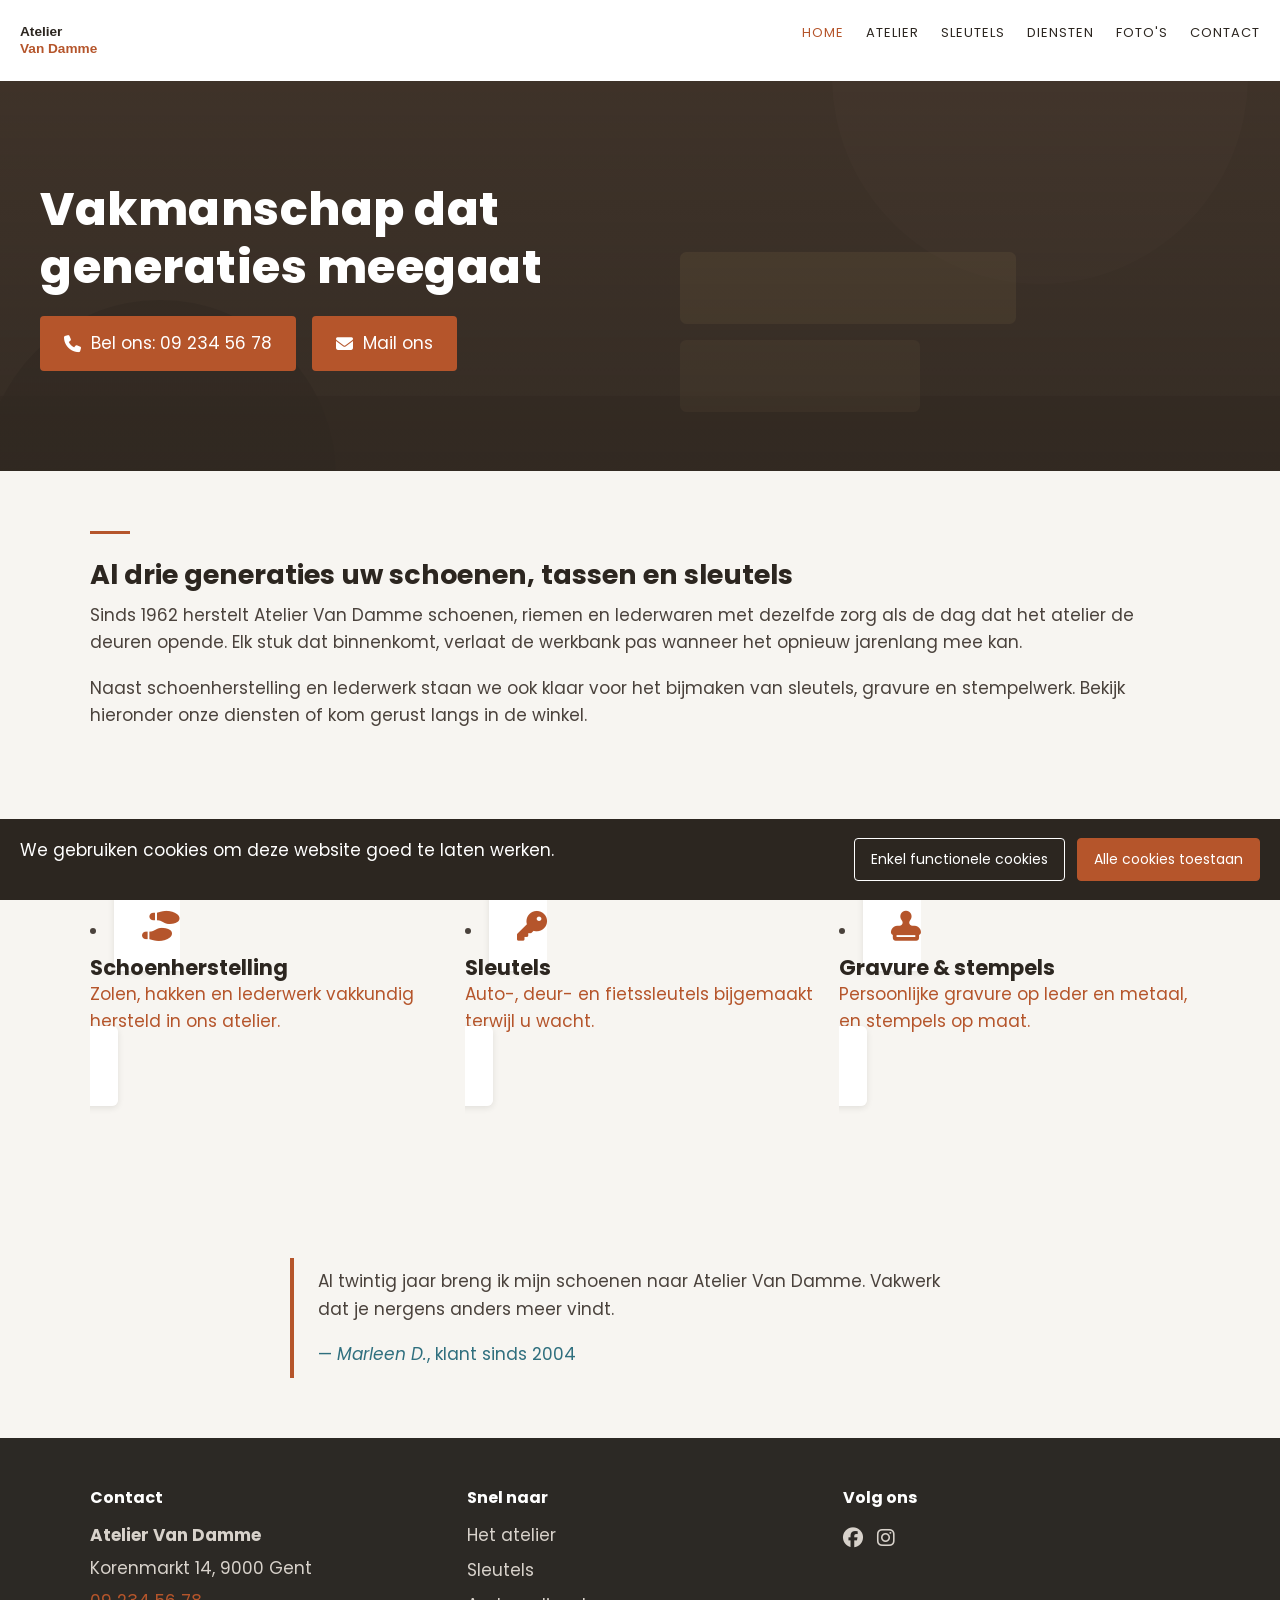
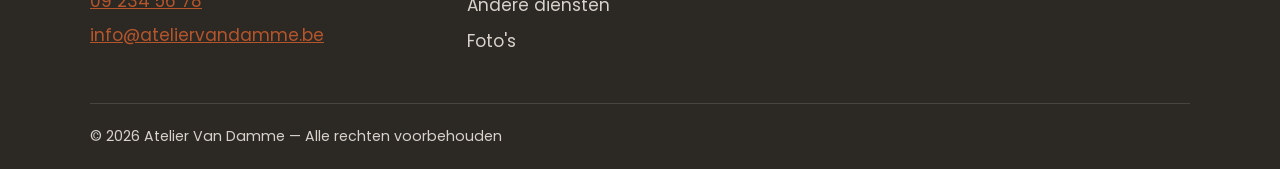
==== index.html @ 1b6013a0 "Oefensite Atelier Van Damme voor devtools-toets" ====
<!DOCTYPE html>
<html lang="nl">
<head>
   <meta charset="utf-8">
   <meta name="viewport" content="width=device-width, initial-scale=1.0">
   <title>Home — Atelier Van Damme</title>
   <link rel="stylesheet" href="https://fonts.googleapis.com/css2?family=Poppins:wght@400;600;700;800&display=swap">
   <link rel="stylesheet" href="https://cdnjs.cloudflare.com/ajax/libs/font-awesome/6.5.1/css/all.min.css">
   <link rel="stylesheet" href="styles.css">
</head>
<body id="page-home">
   <!-- header -->
   <header class="site-header" id="top">
      <a class="site-header__logo" href="index.html" aria-label="Naar de homepage">
         <img class="site-header__logo-img" src="img/logo.svg" alt="">
      </a>
      <nav>
         <span class="main-menu__toggle fa-solid fa-bars"></span>
         <ul class="main-menu">
            <li><a class="main-menu__link" href="index.html">Home</a></li>
            <li><a class="main-menu__link" href="atelier.html">Atelier</a></li>
            <li><a class="main-menu__link" href="sleutels.html">Sleutels</a></li>
            <li><a class="main-menu__link" href="diensten.html">Diensten</a></li>
            <li><a class="main-menu__link" href="fotos.html">Foto's</a></li>
            <li><a class="main-menu__link" href="contact.html">Contact</a></li>
         </ul>
      </nav>
   </header>

   <!-- banner -->
   <div class="banner">
      <h1 class="banner__title">Vakmanschap dat generaties meegaat</h1>
      <div class="banner__actions">
         <a class="button" href="tel:+3292345678"><span class="fa-solid fa-phone"></span> Bel ons: 09 234 56 78</a>
         <a class="button" href="mailto:info@ateliervandamme.be"><span class="fa-solid fa-envelope"></span> Mail ons</a>
      </div>
   </div>

   <!-- main content -->
   <main>
      <section class="section wrapper">
         <div class="section__divider"></div>
         <h2 class="section__title">Al drie generaties uw schoenen, tassen en sleutels</h2>
         <p>Sinds 1962 herstelt Atelier Van Damme schoenen, riemen en lederwaren met dezelfde zorg als de dag dat het atelier de deuren opende. Elk stuk dat binnenkomt, verlaat de werkbank pas wanneer het opnieuw jarenlang mee kan.</p>
         <p>Naast schoenherstelling en lederwerk staan we ook klaar voor het bijmaken van sleutels, gravure en stempelwerk. Bekijk hieronder onze diensten of kom gerust langs in de winkel.</p>
      </section>

      <section class="section wrapper">
         <h2 class="section__title">Onze diensten</h2>
         <ul class="services">
            <li>
               <a class="service-card" href="atelier.html">
                  <span class="service-card__icon fa-solid fa-shoe-prints"></span>
                  <h3>Schoenherstelling</h3>
                  <p>Zolen, hakken en lederwerk vakkundig hersteld in ons atelier.</p>
               </a>
            </li>
            <li>
               <a class="service-card" href="sleutels.html">
                  <span class="service-card__icon fa-solid fa-key"></span>
                  <h3>Sleutels</h3>
                  <p>Auto-, deur- en fietssleutels bijgemaakt terwijl u wacht.</p>
               </a>
            </li>
            <li>
               <a class="service-card" href="diensten.html">
                  <span class="service-card__icon fa-solid fa-stamp"></span>
                  <h3>Gravure &amp; stempels</h3>
                  <p>Persoonlijke gravure op leder en metaal, en stempels op maat.</p>
               </a>
            </li>
         </ul>
      </section>

      <section class="section wrapper">
         <blockquote class="testimonial">
            <p>Al twintig jaar breng ik mijn schoenen naar Atelier Van Damme. Vakwerk dat je nergens anders meer vindt.</p>
            <footer>— <cite>Marleen D.</cite>, klant sinds 2004</footer>
         </blockquote>
      </section>
   </main>

   <!-- footer -->
   <footer class="site-footer">
      <div class="site-footer__grid">
         <div>
            <h4 class="site-footer__title">Contact</h4>
            <address>
               <p><strong>Atelier Van Damme</strong></p>
               <p>Korenmarkt 14, 9000 Gent</p>
               <p><a href="tel:+3292345678">09 234 56 78</a></p>
               <p><a href="mailto:info@ateliervandamme.be">info@ateliervandamme.be</a></p>
            </address>
         </div>
         <div>
            <h4 class="site-footer__title">Snel naar</h4>
            <ul class="site-footer__links">
               <li><a href="atelier.html">Het atelier</a></li>
               <li><a href="sleutels.html">Sleutels</a></li>
               <li><a href="diensten.html">Andere diensten</a></li>
               <li><a href="fotos.html">Foto's</a></li>
            </ul>
         </div>
         <div>
            <h4 class="site-footer__title">Volg ons</h4>
            <ul class="site-footer__social">
               <li><a href="https://www.facebook.com" aria-label="Volg ons op Facebook"><span class="fa-brands fa-facebook"></span></a></li>
               <li><a href="https://www.instagram.com" aria-label="Volg ons op Instagram"><span class="fa-brands fa-instagram"></span></a></li>
            </ul>
         </div>
      </div>
      <div class="site-footer__bottom">
         <small>&copy; 2026 Atelier Van Damme — Alle rechten voorbehouden</small>
      </div>
   </footer>
   <a class="back-to-top" href="#top" aria-label="Terug naar boven"><span class="fa-solid fa-arrow-up"></span></a>
   <script src="js/site.js"></script>
</body>
</html>
---- styles.css ----
@import url(css/themes/default.css);
@import url(css/general.css);
@import url(css/header.css);
@import url(css/nav.css);
@import url(css/banner.css);
@import url(css/buttons.css);
@import url(css/footer.css);
@import url(css/forms.css);
@import url(css/gallery.css);
@import url(css/cookiebanner.css);
@import url(css/pages/index.css);
@import url(css/pages/atelier.css);
@import url(css/pages/sleutels.css);
@import url(css/pages/diensten.css);
@import url(css/pages/fotos.css);
@import url(css/pages/contact.css);
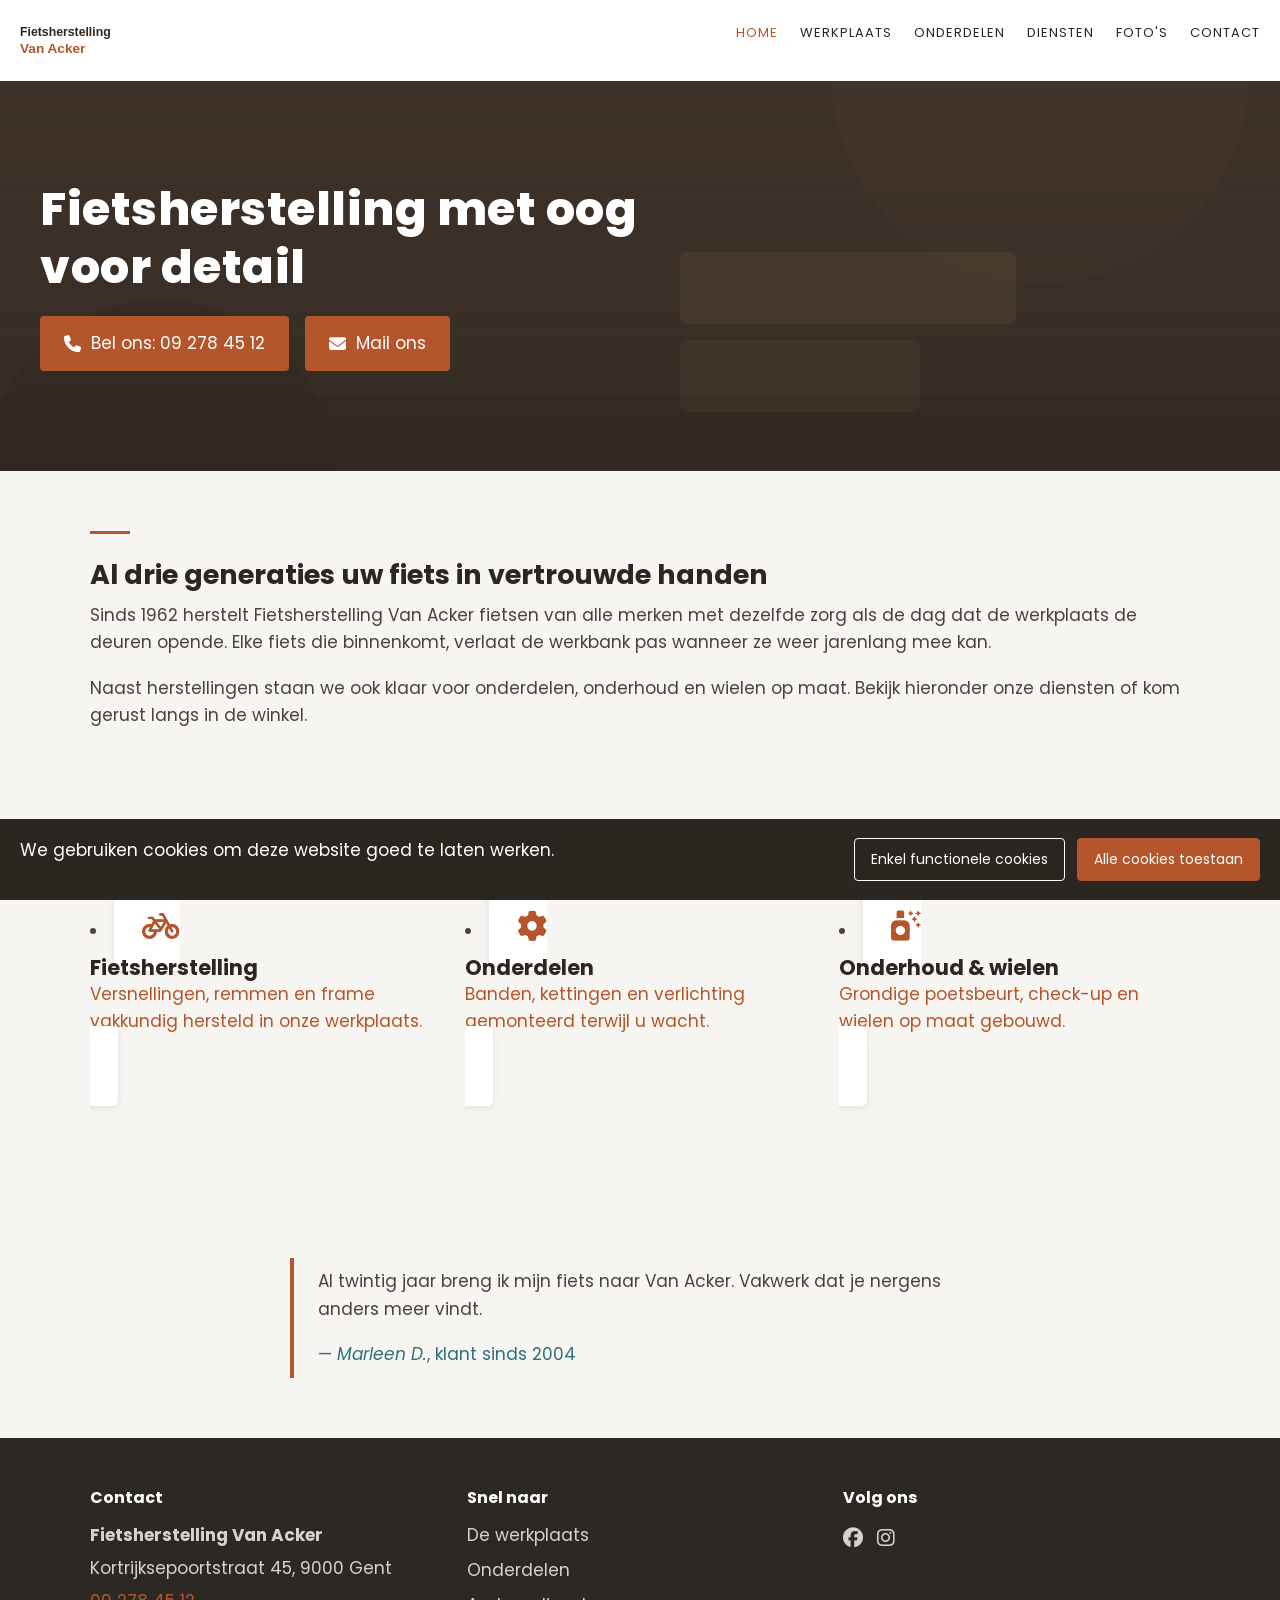
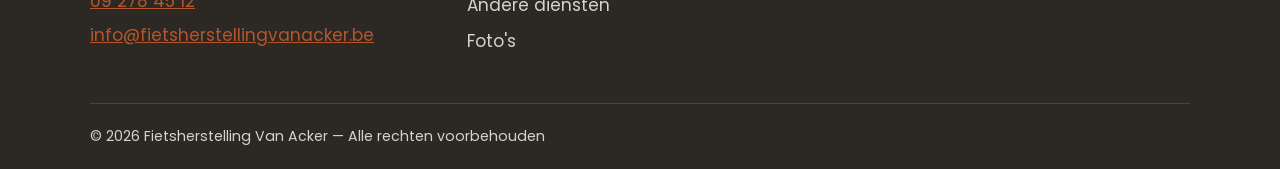
==== commit 789d01c2: "Herbranding naar Fietsherstelling Van Acker" ====
--- a/index.html
+++ b/index.html
@@ -3,7 +3,7 @@
 <head>
    <meta charset="utf-8">
    <meta name="viewport" content="width=device-width, initial-scale=1.0">
-   <title>Home — Atelier Van Damme</title>
+   <title>Home — Fietsherstelling Van Acker</title>
    <link rel="stylesheet" href="https://fonts.googleapis.com/css2?family=Poppins:wght@400;600;700;800&display=swap">
    <link rel="stylesheet" href="https://cdnjs.cloudflare.com/ajax/libs/font-awesome/6.5.1/css/all.min.css">
    <link rel="stylesheet" href="styles.css">
@@ -18,8 +18,8 @@
          <span class="main-menu__toggle fa-solid fa-bars"></span>
          <ul class="main-menu">
             <li><a class="main-menu__link" href="index.html">Home</a></li>
-            <li><a class="main-menu__link" href="atelier.html">Atelier</a></li>
-            <li><a class="main-menu__link" href="sleutels.html">Sleutels</a></li>
+            <li><a class="main-menu__link" href="atelier.html">Werkplaats</a></li>
+            <li><a class="main-menu__link" href="onderdelen.html">Onderdelen</a></li>
             <li><a class="main-menu__link" href="diensten.html">Diensten</a></li>
             <li><a class="main-menu__link" href="fotos.html">Foto's</a></li>
             <li><a class="main-menu__link" href="contact.html">Contact</a></li>
@@ -29,10 +29,10 @@
 
    <!-- banner -->
    <div class="banner">
-      <h1 class="banner__title">Vakmanschap dat generaties meegaat</h1>
+      <h1 class="banner__title">Fietsherstelling met oog voor detail</h1>
       <div class="banner__actions">
-         <a class="button" href="tel:+3292345678"><span class="fa-solid fa-phone"></span> Bel ons: 09 234 56 78</a>
-         <a class="button" href="mailto:info@ateliervandamme.be"><span class="fa-solid fa-envelope"></span> Mail ons</a>
+         <a class="button" href="tel:+3292784512"><span class="fa-solid fa-phone"></span> Bel ons: 09 278 45 12</a>
+         <a class="button" href="mailto:info@fietsherstellingvanacker.be"><span class="fa-solid fa-envelope"></span> Mail ons</a>
       </div>
    </div>
 
@@ -40,9 +40,9 @@
    <main>
       <section class="section wrapper">
          <div class="section__divider"></div>
-         <h2 class="section__title">Al drie generaties uw schoenen, tassen en sleutels</h2>
-         <p>Sinds 1962 herstelt Atelier Van Damme schoenen, riemen en lederwaren met dezelfde zorg als de dag dat het atelier de deuren opende. Elk stuk dat binnenkomt, verlaat de werkbank pas wanneer het opnieuw jarenlang mee kan.</p>
-         <p>Naast schoenherstelling en lederwerk staan we ook klaar voor het bijmaken van sleutels, gravure en stempelwerk. Bekijk hieronder onze diensten of kom gerust langs in de winkel.</p>
+         <h2 class="section__title">Al drie generaties uw fiets in vertrouwde handen</h2>
+         <p>Sinds 1962 herstelt Fietsherstelling Van Acker fietsen van alle merken met dezelfde zorg als de dag dat de werkplaats de deuren opende. Elke fiets die binnenkomt, verlaat de werkbank pas wanneer ze weer jarenlang mee kan.</p>
+         <p>Naast herstellingen staan we ook klaar voor onderdelen, onderhoud en wielen op maat. Bekijk hieronder onze diensten of kom gerust langs in de winkel.</p>
       </section>
 
       <section class="section wrapper">
@@ -50,23 +50,23 @@
          <ul class="services">
             <li>
                <a class="service-card" href="atelier.html">
-                  <span class="service-card__icon fa-solid fa-shoe-prints"></span>
-                  <h3>Schoenherstelling</h3>
-                  <p>Zolen, hakken en lederwerk vakkundig hersteld in ons atelier.</p>
+                  <span class="service-card__icon fa-solid fa-bicycle"></span>
+                  <h3>Fietsherstelling</h3>
+                  <p>Versnellingen, remmen en frame vakkundig hersteld in onze werkplaats.</p>
                </a>
             </li>
             <li>
-               <a class="service-card" href="sleutels.html">
-                  <span class="service-card__icon fa-solid fa-key"></span>
-                  <h3>Sleutels</h3>
-                  <p>Auto-, deur- en fietssleutels bijgemaakt terwijl u wacht.</p>
+               <a class="service-card" href="onderdelen.html">
+                  <span class="service-card__icon fa-solid fa-gear"></span>
+                  <h3>Onderdelen</h3>
+                  <p>Banden, kettingen en verlichting gemonteerd terwijl u wacht.</p>
                </a>
             </li>
             <li>
                <a class="service-card" href="diensten.html">
-                  <span class="service-card__icon fa-solid fa-stamp"></span>
-                  <h3>Gravure &amp; stempels</h3>
-                  <p>Persoonlijke gravure op leder en metaal, en stempels op maat.</p>
+                  <span class="service-card__icon fa-solid fa-spray-can-sparkles"></span>
+                  <h3>Onderhoud &amp; wielen</h3>
+                  <p>Grondige poetsbeurt, check-up en wielen op maat gebouwd.</p>
                </a>
             </li>
          </ul>
@@ -74,7 +74,7 @@
 
       <section class="section wrapper">
          <blockquote class="testimonial">
-            <p>Al twintig jaar breng ik mijn schoenen naar Atelier Van Damme. Vakwerk dat je nergens anders meer vindt.</p>
+            <p>Al twintig jaar breng ik mijn fiets naar Van Acker. Vakwerk dat je nergens anders meer vindt.</p>
             <footer>— <cite>Marleen D.</cite>, klant sinds 2004</footer>
          </blockquote>
       </section>
@@ -86,17 +86,17 @@
          <div>
             <h4 class="site-footer__title">Contact</h4>
             <address>
-               <p><strong>Atelier Van Damme</strong></p>
-               <p>Korenmarkt 14, 9000 Gent</p>
-               <p><a href="tel:+3292345678">09 234 56 78</a></p>
-               <p><a href="mailto:info@ateliervandamme.be">info@ateliervandamme.be</a></p>
+               <p><strong>Fietsherstelling Van Acker</strong></p>
+               <p>Kortrijksepoortstraat 45, 9000 Gent</p>
+               <p><a href="tel:+3292784512">09 278 45 12</a></p>
+               <p><a href="mailto:info@fietsherstellingvanacker.be">info@fietsherstellingvanacker.be</a></p>
             </address>
          </div>
          <div>
             <h4 class="site-footer__title">Snel naar</h4>
             <ul class="site-footer__links">
-               <li><a href="atelier.html">Het atelier</a></li>
-               <li><a href="sleutels.html">Sleutels</a></li>
+               <li><a href="atelier.html">De werkplaats</a></li>
+               <li><a href="onderdelen.html">Onderdelen</a></li>
                <li><a href="diensten.html">Andere diensten</a></li>
                <li><a href="fotos.html">Foto's</a></li>
             </ul>
@@ -110,7 +110,7 @@
          </div>
       </div>
       <div class="site-footer__bottom">
-         <small>&copy; 2026 Atelier Van Damme — Alle rechten voorbehouden</small>
+         <small>&copy; 2026 Fietsherstelling Van Acker — Alle rechten voorbehouden</small>
       </div>
    </footer>
    <a class="back-to-top" href="#top" aria-label="Terug naar boven"><span class="fa-solid fa-arrow-up"></span></a>
--- a/styles.css
+++ b/styles.css
@@ -10,7 +10,7 @@
 @import url(css/cookiebanner.css);
 @import url(css/pages/index.css);
 @import url(css/pages/atelier.css);
-@import url(css/pages/sleutels.css);
+@import url(css/pages/onderdelen.css);
 @import url(css/pages/diensten.css);
 @import url(css/pages/fotos.css);
 @import url(css/pages/contact.css);
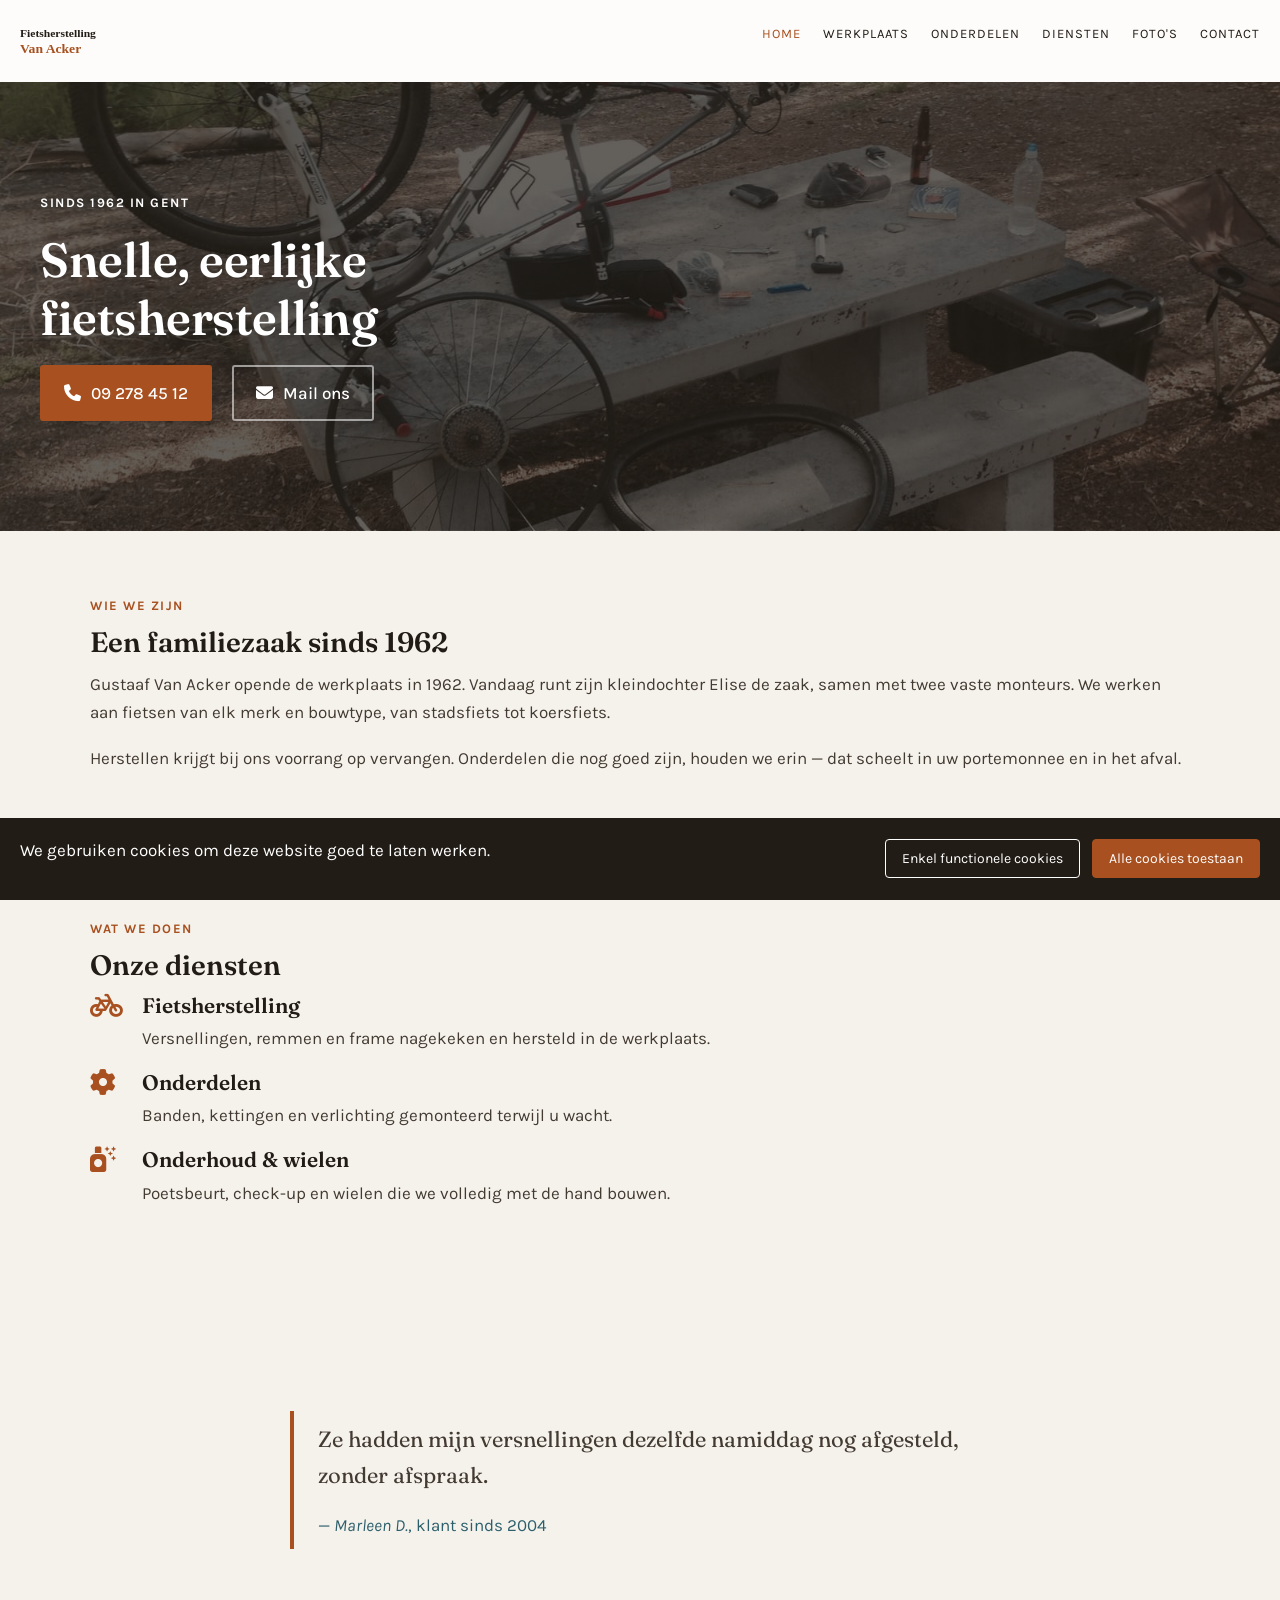
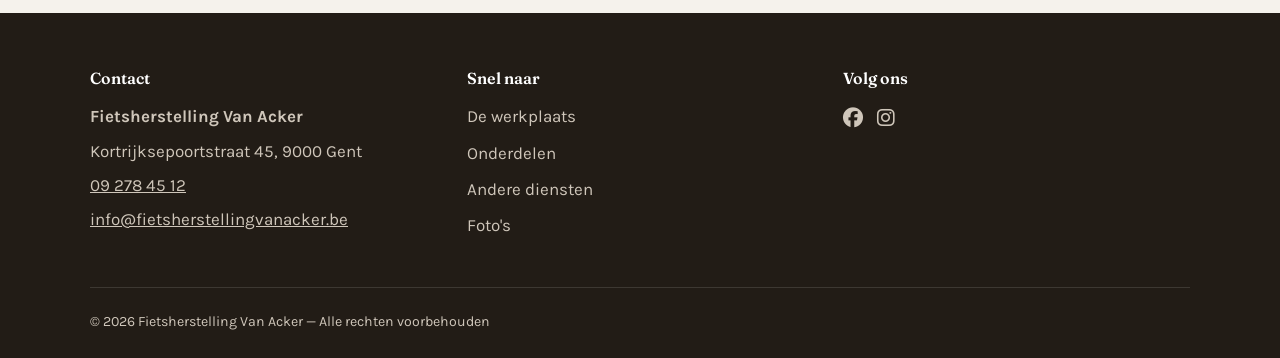
==== commit 5bc43533: "Professionelere herwerking: typografie, layout diensten, contrastfixes" ====
--- a/index.html
+++ b/index.html
@@ -4,7 +4,7 @@
    <meta charset="utf-8">
    <meta name="viewport" content="width=device-width, initial-scale=1.0">
    <title>Home — Fietsherstelling Van Acker</title>
-   <link rel="stylesheet" href="https://fonts.googleapis.com/css2?family=Poppins:wght@400;600;700;800&display=swap">
+   <link rel="stylesheet" href="https://fonts.googleapis.com/css2?family=Fraunces:wght@500;600;700&family=Karla:wght@400;500;700&display=swap">
    <link rel="stylesheet" href="https://cdnjs.cloudflare.com/ajax/libs/font-awesome/6.5.1/css/all.min.css">
    <link rel="stylesheet" href="styles.css">
 </head>
@@ -29,44 +29,52 @@
 
    <!-- banner -->
    <div class="banner">
-      <h1 class="banner__title">Fietsherstelling met oog voor detail</h1>
+      <span class="banner__eyebrow">Sinds 1962 in Gent</span>
+      <h1 class="banner__title">Snelle, eerlijke fietsherstelling</h1>
       <div class="banner__actions">
-         <a class="button" href="tel:+3292784512"><span class="fa-solid fa-phone"></span> Bel ons: 09 278 45 12</a>
-         <a class="button" href="mailto:info@fietsherstellingvanacker.be"><span class="fa-solid fa-envelope"></span> Mail ons</a>
+         <a class="button" href="tel:+3292784512"><span class="fa-solid fa-phone"></span> 09 278 45 12</a>
+         <a class="button button--secondary" href="mailto:info@fietsherstellingvanacker.be"><span class="fa-solid fa-envelope"></span> Mail ons</a>
       </div>
    </div>
 
    <!-- main content -->
    <main>
       <section class="section wrapper">
-         <div class="section__divider"></div>
-         <h2 class="section__title">Al drie generaties uw fiets in vertrouwde handen</h2>
-         <p>Sinds 1962 herstelt Fietsherstelling Van Acker fietsen van alle merken met dezelfde zorg als de dag dat de werkplaats de deuren opende. Elke fiets die binnenkomt, verlaat de werkbank pas wanneer ze weer jarenlang mee kan.</p>
-         <p>Naast herstellingen staan we ook klaar voor onderdelen, onderhoud en wielen op maat. Bekijk hieronder onze diensten of kom gerust langs in de winkel.</p>
+         <span class="section__eyebrow">Wie we zijn</span>
+         <h2 class="section__title">Een familiezaak sinds 1962</h2>
+         <p>Gustaaf Van Acker opende de werkplaats in 1962. Vandaag runt zijn kleindochter Elise de zaak, samen met twee vaste monteurs. We werken aan fietsen van elk merk en bouwtype, van stadsfiets tot koersfiets.</p>
+         <p>Herstellen krijgt bij ons voorrang op vervangen. Onderdelen die nog goed zijn, houden we erin — dat scheelt in uw portemonnee en in het afval.</p>
       </section>
 
       <section class="section wrapper">
+         <span class="section__eyebrow">Wat we doen</span>
          <h2 class="section__title">Onze diensten</h2>
          <ul class="services">
             <li>
-               <a class="service-card" href="atelier.html">
-                  <span class="service-card__icon fa-solid fa-bicycle"></span>
-                  <h3>Fietsherstelling</h3>
-                  <p>Versnellingen, remmen en frame vakkundig hersteld in onze werkplaats.</p>
+               <a class="service-item" href="atelier.html">
+                  <span class="service-item__icon fa-solid fa-bicycle"></span>
+                  <div>
+                     <h3 class="service-item__title">Fietsherstelling</h3>
+                     <p>Versnellingen, remmen en frame nagekeken en hersteld in de werkplaats.</p>
+                  </div>
                </a>
             </li>
             <li>
-               <a class="service-card" href="onderdelen.html">
-                  <span class="service-card__icon fa-solid fa-gear"></span>
-                  <h3>Onderdelen</h3>
-                  <p>Banden, kettingen en verlichting gemonteerd terwijl u wacht.</p>
+               <a class="service-item" href="onderdelen.html">
+                  <span class="service-item__icon fa-solid fa-gear"></span>
+                  <div>
+                     <h3 class="service-item__title">Onderdelen</h3>
+                     <p>Banden, kettingen en verlichting gemonteerd terwijl u wacht.</p>
+                  </div>
                </a>
             </li>
             <li>
-               <a class="service-card" href="diensten.html">
-                  <span class="service-card__icon fa-solid fa-spray-can-sparkles"></span>
-                  <h3>Onderhoud &amp; wielen</h3>
-                  <p>Grondige poetsbeurt, check-up en wielen op maat gebouwd.</p>
+               <a class="service-item" href="diensten.html">
+                  <span class="service-item__icon fa-solid fa-spray-can-sparkles"></span>
+                  <div>
+                     <h3 class="service-item__title">Onderhoud &amp; wielen</h3>
+                     <p>Poetsbeurt, check-up en wielen die we volledig met de hand bouwen.</p>
+                  </div>
                </a>
             </li>
          </ul>
@@ -74,7 +82,7 @@
 
       <section class="section wrapper">
          <blockquote class="testimonial">
-            <p>Al twintig jaar breng ik mijn fiets naar Van Acker. Vakwerk dat je nergens anders meer vindt.</p>
+            <p>Ze hadden mijn versnellingen dezelfde namiddag nog afgesteld, zonder afspraak.</p>
             <footer>— <cite>Marleen D.</cite>, klant sinds 2004</footer>
          </blockquote>
       </section>
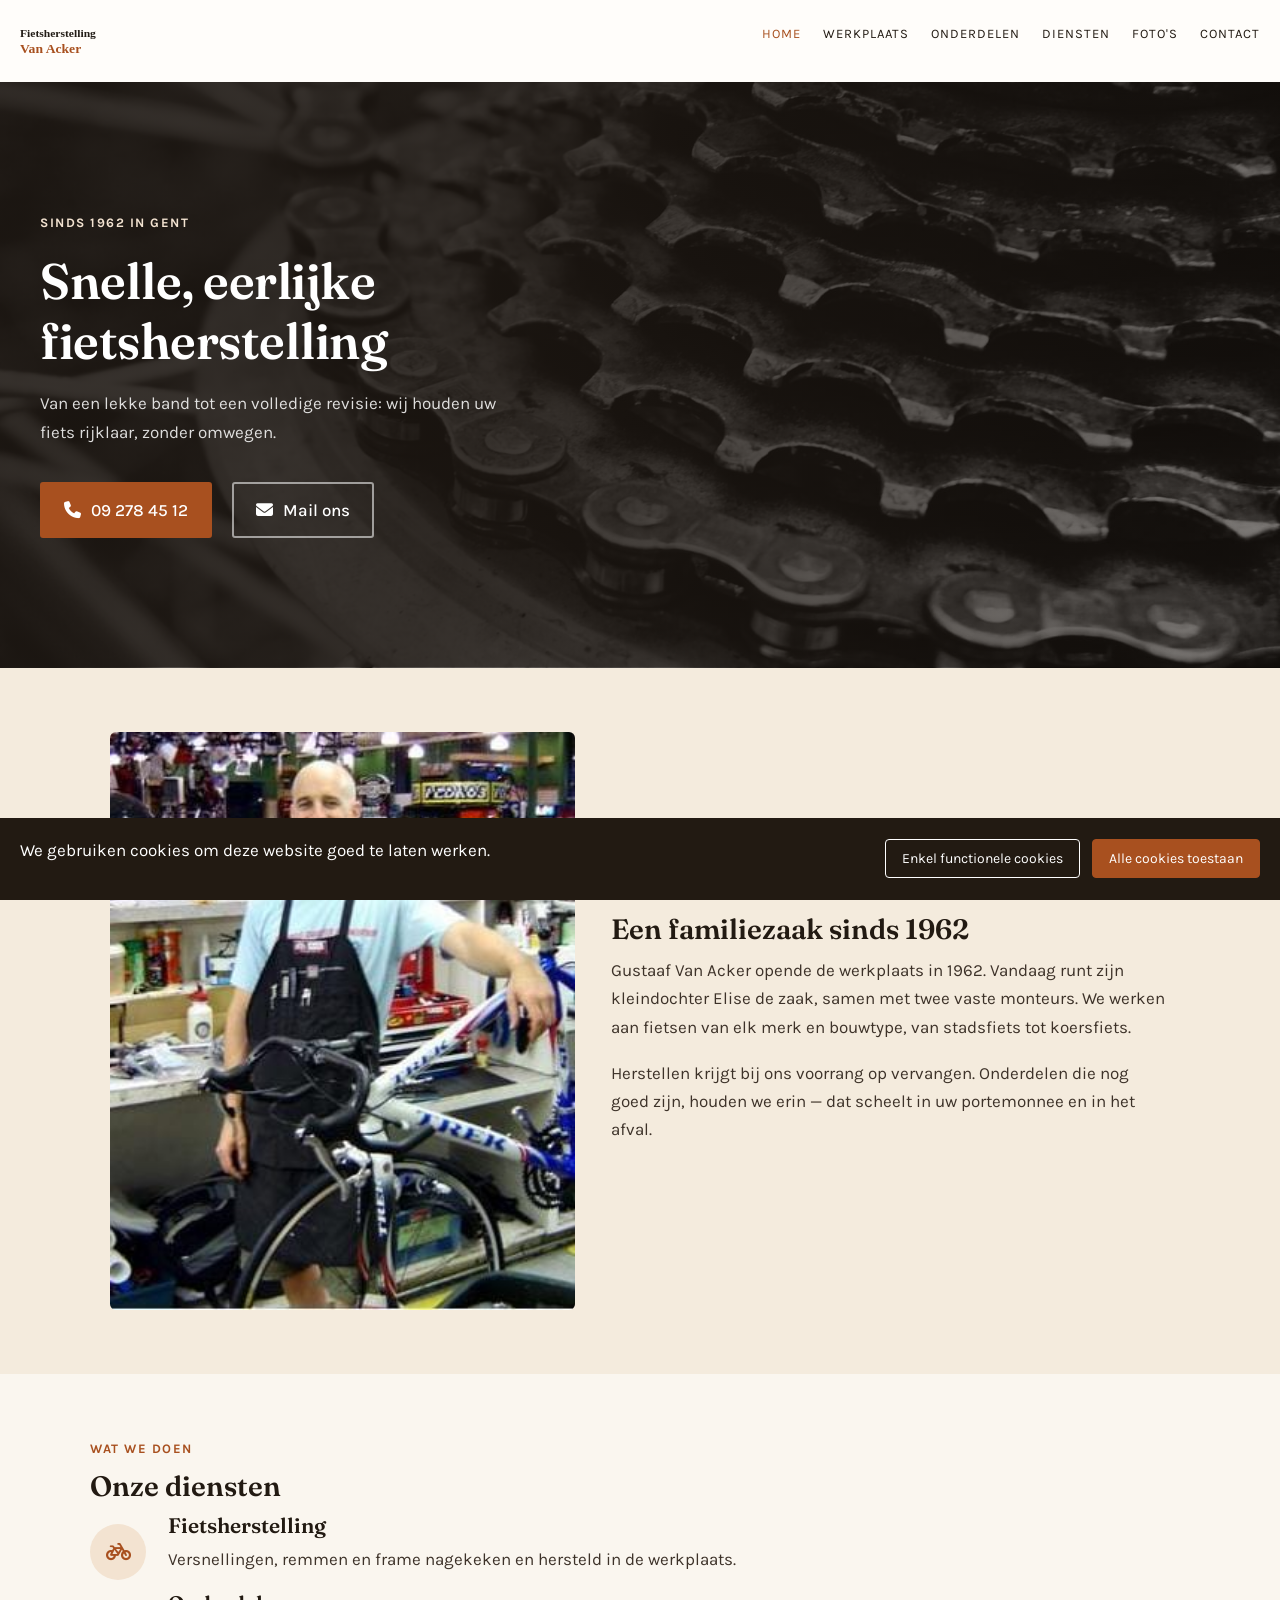
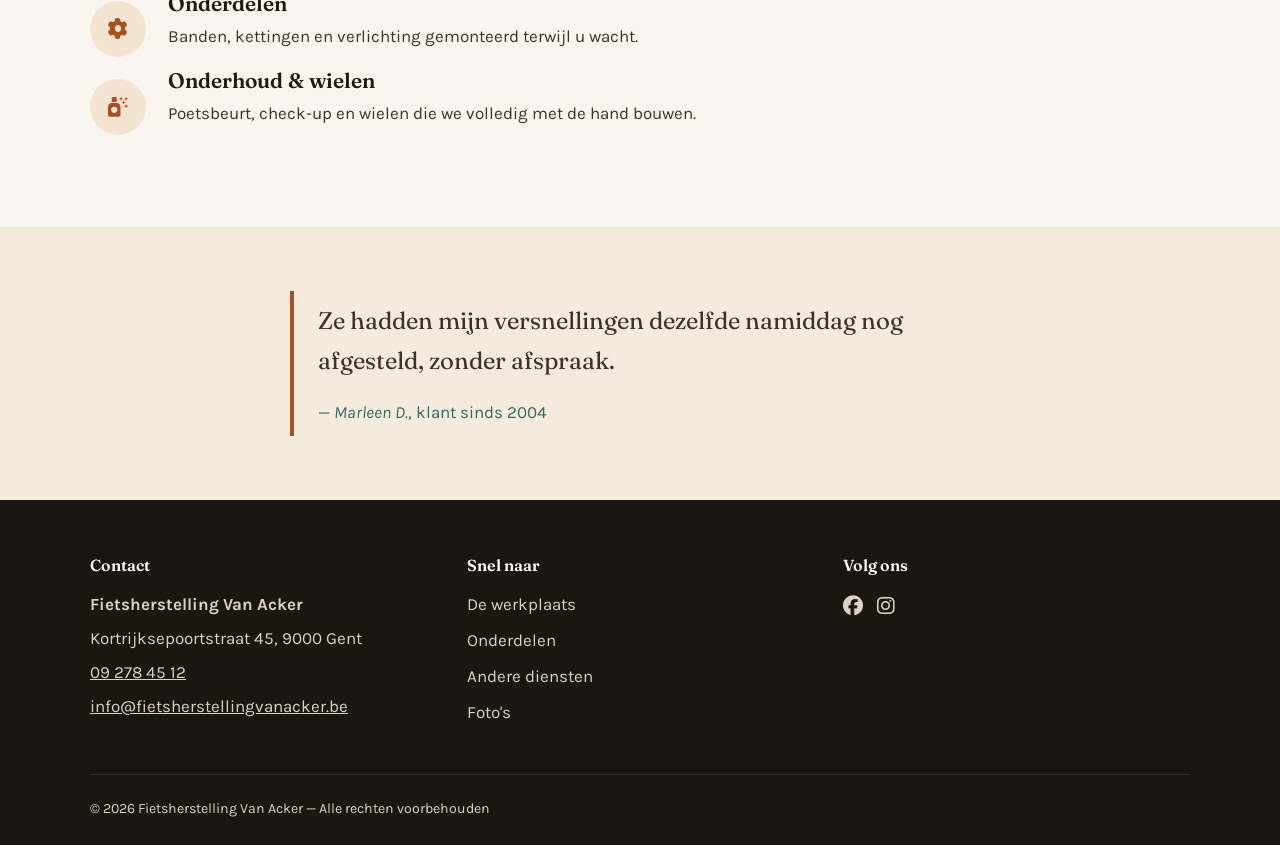
==== commit f387fbb8: "Diepere visuele herwerking: nieuwe hero-foto, rijker kleurenpalet, foto+tekst layout, icoon-badges" ====
--- a/index.html
+++ b/index.html
@@ -31,6 +31,7 @@
    <div class="banner">
       <span class="banner__eyebrow">Sinds 1962 in Gent</span>
       <h1 class="banner__title">Snelle, eerlijke fietsherstelling</h1>
+      <p class="banner__lede">Van een lekke band tot een volledige revisie: wij houden uw fiets rijklaar, zonder omwegen.</p>
       <div class="banner__actions">
          <a class="button" href="tel:+3292784512"><span class="fa-solid fa-phone"></span> 09 278 45 12</a>
          <a class="button button--secondary" href="mailto:info@fietsherstellingvanacker.be"><span class="fa-solid fa-envelope"></span> Mail ons</a>
@@ -39,11 +40,18 @@
 
    <!-- main content -->
    <main>
-      <section class="section wrapper">
-         <span class="section__eyebrow">Wie we zijn</span>
-         <h2 class="section__title">Een familiezaak sinds 1962</h2>
-         <p>Gustaaf Van Acker opende de werkplaats in 1962. Vandaag runt zijn kleindochter Elise de zaak, samen met twee vaste monteurs. We werken aan fietsen van elk merk en bouwtype, van stadsfiets tot koersfiets.</p>
-         <p>Herstellen krijgt bij ons voorrang op vervangen. Onderdelen die nog goed zijn, houden we erin — dat scheelt in uw portemonnee en in het afval.</p>
+      <section class="section section--alt">
+         <div class="wrapper intro">
+            <div class="intro__image">
+               <img src="img/atelier-foto.jpg" alt="Een fietsenmaker aan het werk in de werkplaats">
+            </div>
+            <div>
+               <span class="section__eyebrow">Wie we zijn</span>
+               <h2 class="section__title">Een familiezaak sinds 1962</h2>
+               <p>Gustaaf Van Acker opende de werkplaats in 1962. Vandaag runt zijn kleindochter Elise de zaak, samen met twee vaste monteurs. We werken aan fietsen van elk merk en bouwtype, van stadsfiets tot koersfiets.</p>
+               <p>Herstellen krijgt bij ons voorrang op vervangen. Onderdelen die nog goed zijn, houden we erin — dat scheelt in uw portemonnee en in het afval.</p>
+            </div>
+         </div>
       </section>
 
       <section class="section wrapper">
@@ -52,7 +60,7 @@
          <ul class="services">
             <li>
                <a class="service-item" href="atelier.html">
-                  <span class="service-item__icon fa-solid fa-bicycle"></span>
+                  <span class="service-item__icon"><span class="fa-solid fa-bicycle"></span></span>
                   <div>
                      <h3 class="service-item__title">Fietsherstelling</h3>
                      <p>Versnellingen, remmen en frame nagekeken en hersteld in de werkplaats.</p>
@@ -61,7 +69,7 @@
             </li>
             <li>
                <a class="service-item" href="onderdelen.html">
-                  <span class="service-item__icon fa-solid fa-gear"></span>
+                  <span class="service-item__icon"><span class="fa-solid fa-gear"></span></span>
                   <div>
                      <h3 class="service-item__title">Onderdelen</h3>
                      <p>Banden, kettingen en verlichting gemonteerd terwijl u wacht.</p>
@@ -70,7 +78,7 @@
             </li>
             <li>
                <a class="service-item" href="diensten.html">
-                  <span class="service-item__icon fa-solid fa-spray-can-sparkles"></span>
+                  <span class="service-item__icon"><span class="fa-solid fa-spray-can-sparkles"></span></span>
                   <div>
                      <h3 class="service-item__title">Onderhoud &amp; wielen</h3>
                      <p>Poetsbeurt, check-up en wielen die we volledig met de hand bouwen.</p>
@@ -80,11 +88,13 @@
          </ul>
       </section>
 
-      <section class="section wrapper">
-         <blockquote class="testimonial">
-            <p>Ze hadden mijn versnellingen dezelfde namiddag nog afgesteld, zonder afspraak.</p>
-            <footer>— <cite>Marleen D.</cite>, klant sinds 2004</footer>
-         </blockquote>
+      <section class="section section--alt">
+         <div class="wrapper">
+            <blockquote class="testimonial">
+               <p>Ze hadden mijn versnellingen dezelfde namiddag nog afgesteld, zonder afspraak.</p>
+               <footer>— <cite>Marleen D.</cite>, klant sinds 2004</footer>
+            </blockquote>
+         </div>
       </section>
    </main>
 
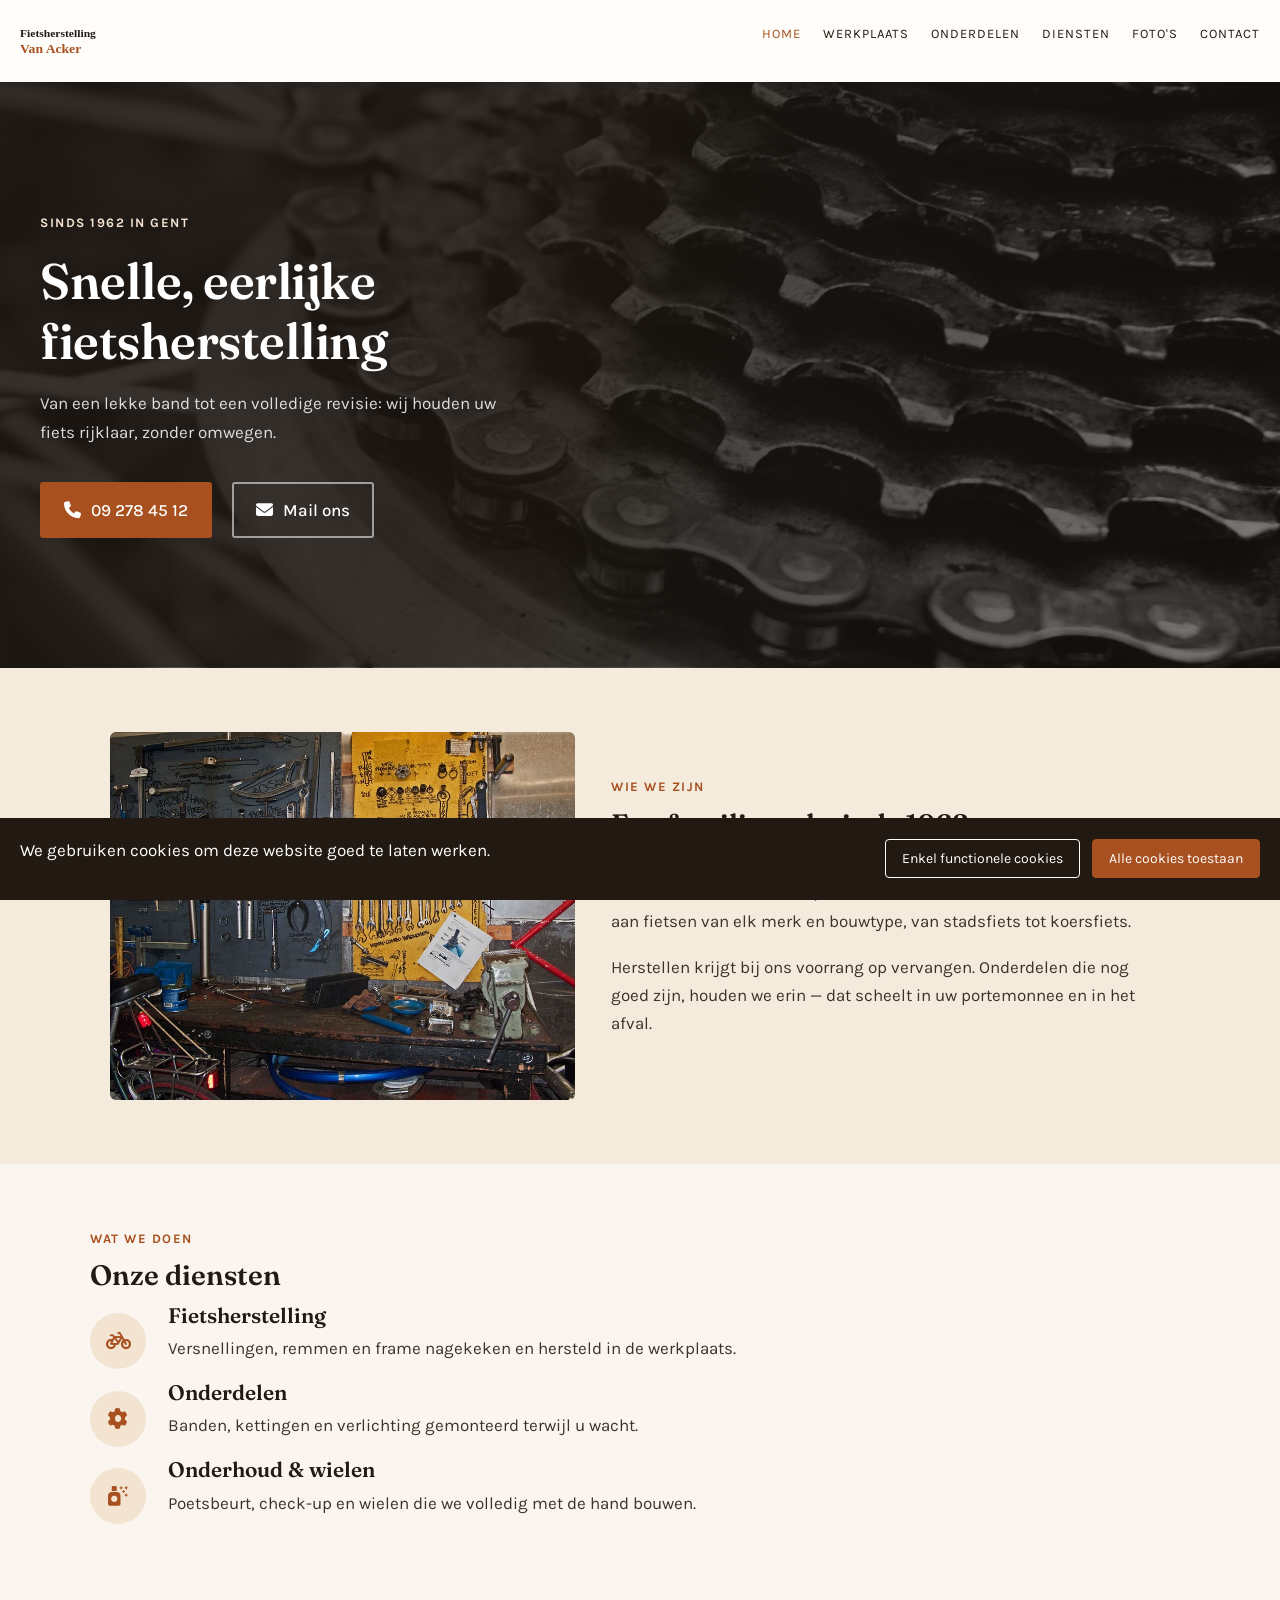
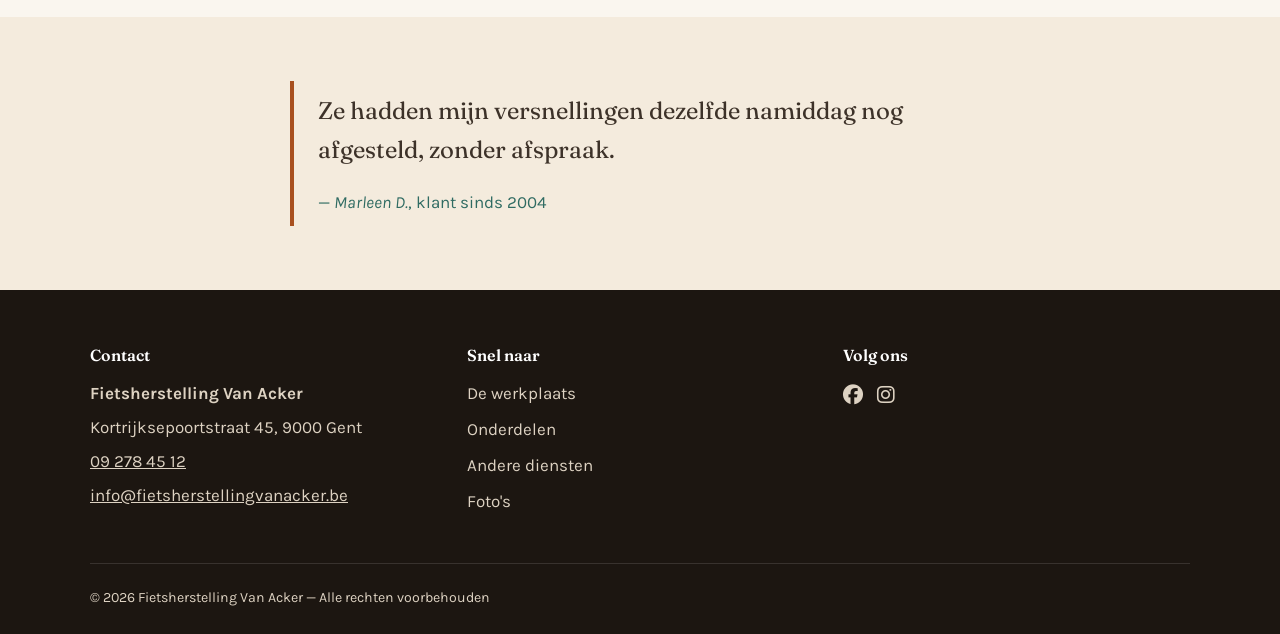
==== commit de92c7c7: "Fix: diensten-pagina layout en vervang wazige/uitgerekte foto" ====
--- a/index.html
+++ b/index.html
@@ -43,7 +43,7 @@
       <section class="section section--alt">
          <div class="wrapper intro">
             <div class="intro__image">
-               <img src="img/atelier-foto.jpg" alt="Een fietsenmaker aan het werk in de werkplaats">
+               <img src="img/gallery-1.jpg" alt="Werkbank met fietsgereedschap in onze werkplaats">
             </div>
             <div>
                <span class="section__eyebrow">Wie we zijn</span>
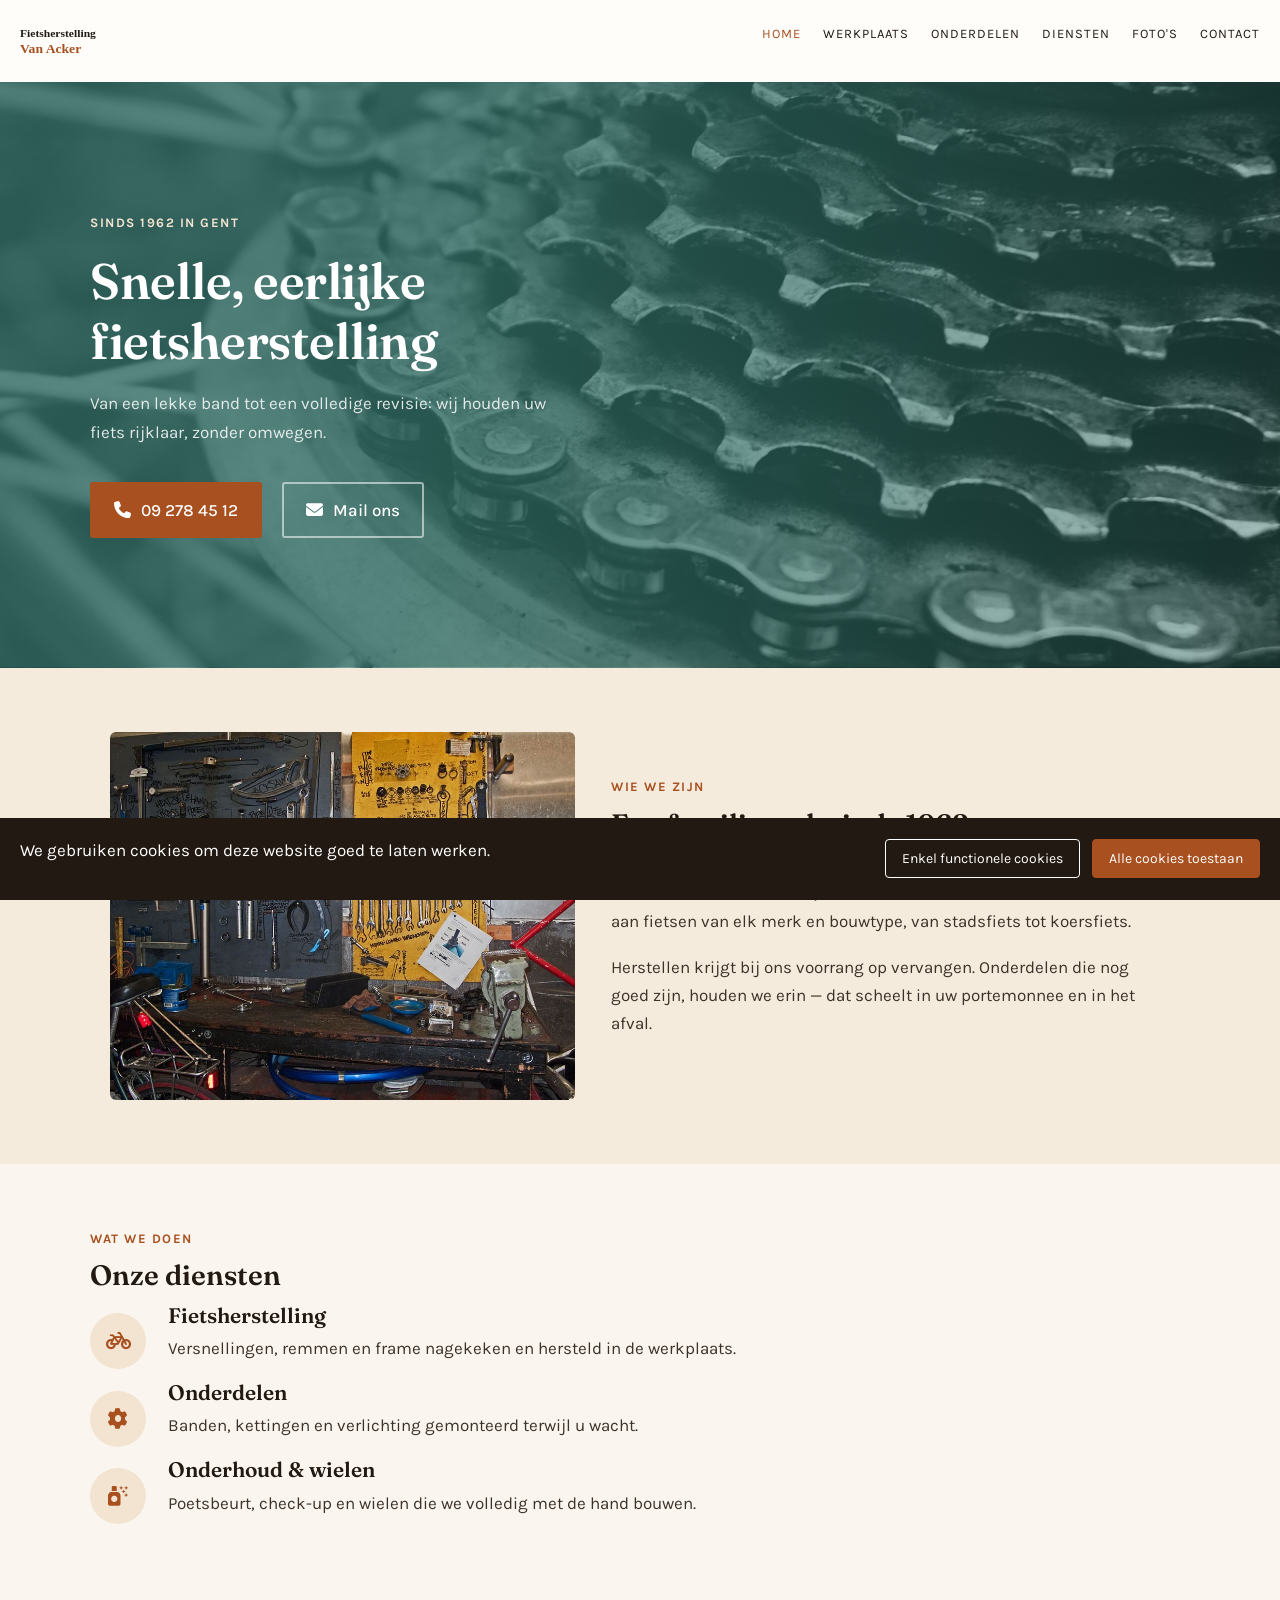
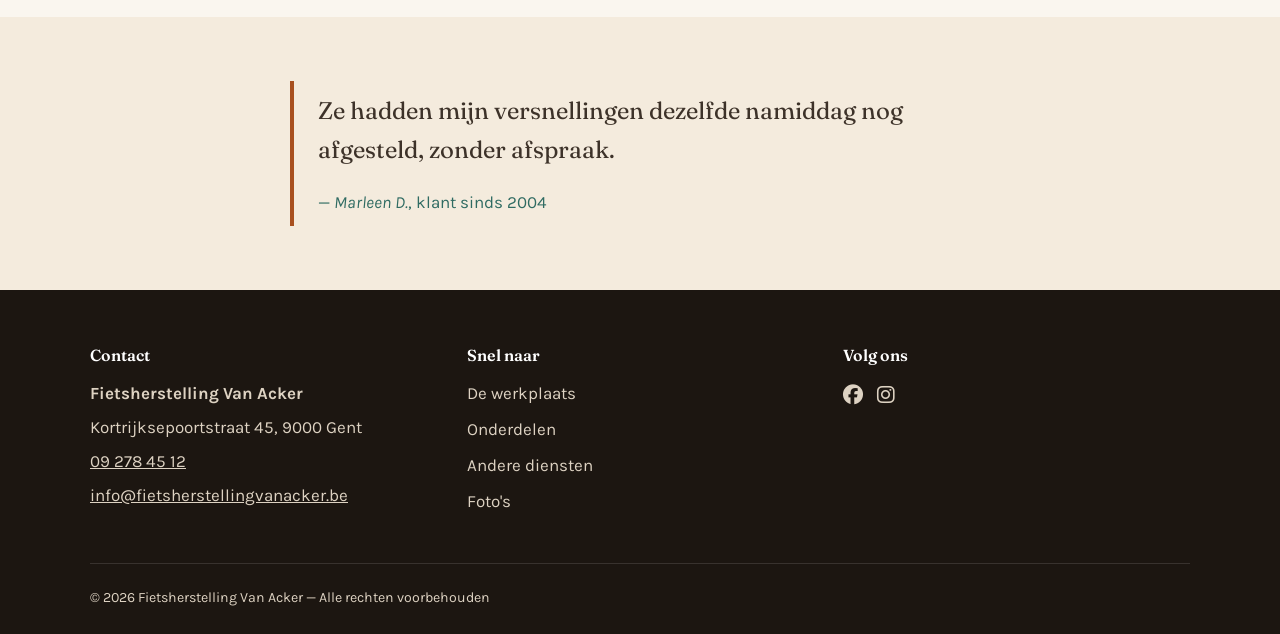
==== commit 6cacc8e7: "Fix uitlijning hero-banner op homepage De tagline/knoppen in de hero stonden op 40px van de rand, te" ====
--- a/index.html
+++ b/index.html
@@ -29,12 +29,14 @@
 
    <!-- banner -->
    <div class="banner">
-      <span class="banner__eyebrow">Sinds 1962 in Gent</span>
-      <h1 class="banner__title">Snelle, eerlijke fietsherstelling</h1>
-      <p class="banner__lede">Van een lekke band tot een volledige revisie: wij houden uw fiets rijklaar, zonder omwegen.</p>
-      <div class="banner__actions">
-         <a class="button" href="tel:+3292784512"><span class="fa-solid fa-phone"></span> 09 278 45 12</a>
-         <a class="button button--secondary" href="mailto:info@fietsherstellingvanacker.be"><span class="fa-solid fa-envelope"></span> Mail ons</a>
+      <div class="banner__inner">
+         <span class="banner__eyebrow">Sinds 1962 in Gent</span>
+         <h1 class="banner__title">Snelle, eerlijke fietsherstelling</h1>
+         <p class="banner__lede">Van een lekke band tot een volledige revisie: wij houden uw fiets rijklaar, zonder omwegen.</p>
+         <div class="banner__actions">
+            <a class="button" href="tel:+3292784512"><span class="fa-solid fa-phone"></span> 09 278 45 12</a>
+            <a class="button button--secondary" href="mailto:info@fietsherstellingvanacker.be"><span class="fa-solid fa-envelope"></span> Mail ons</a>
+         </div>
       </div>
    </div>
 
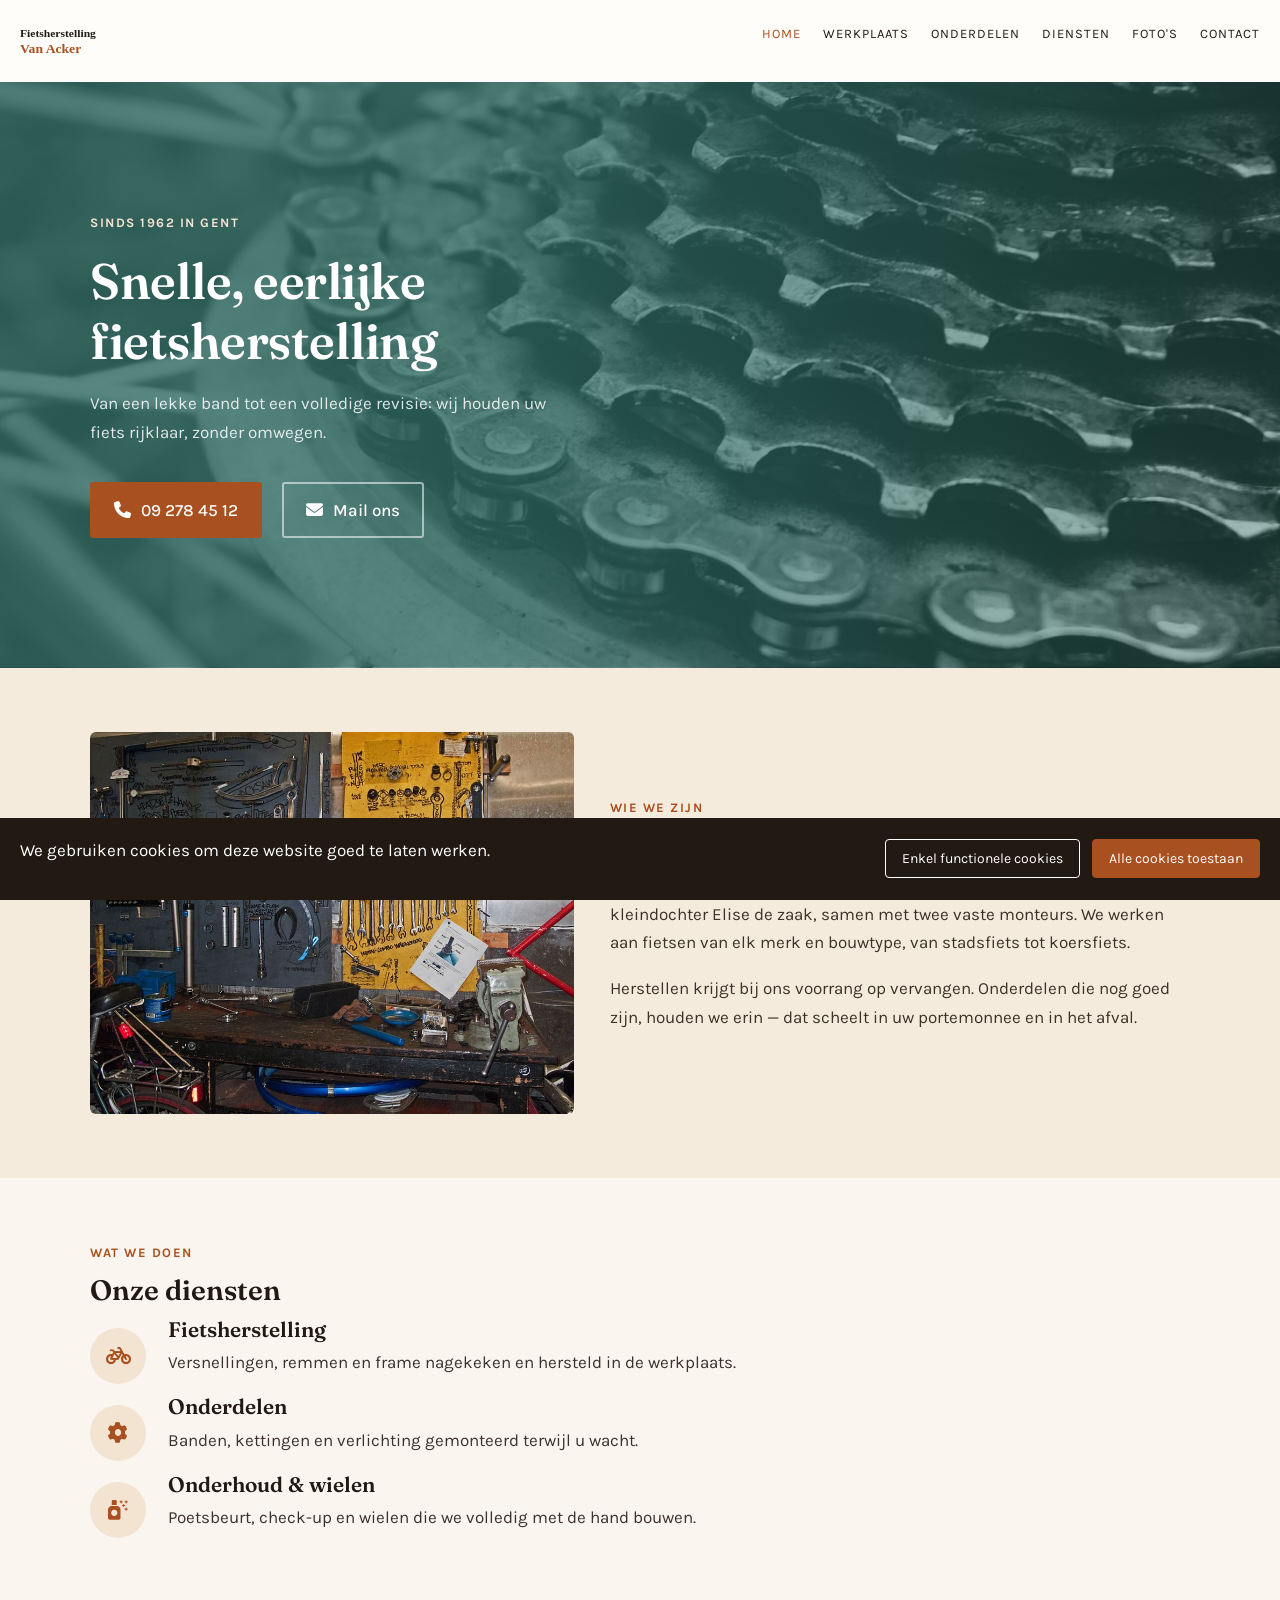
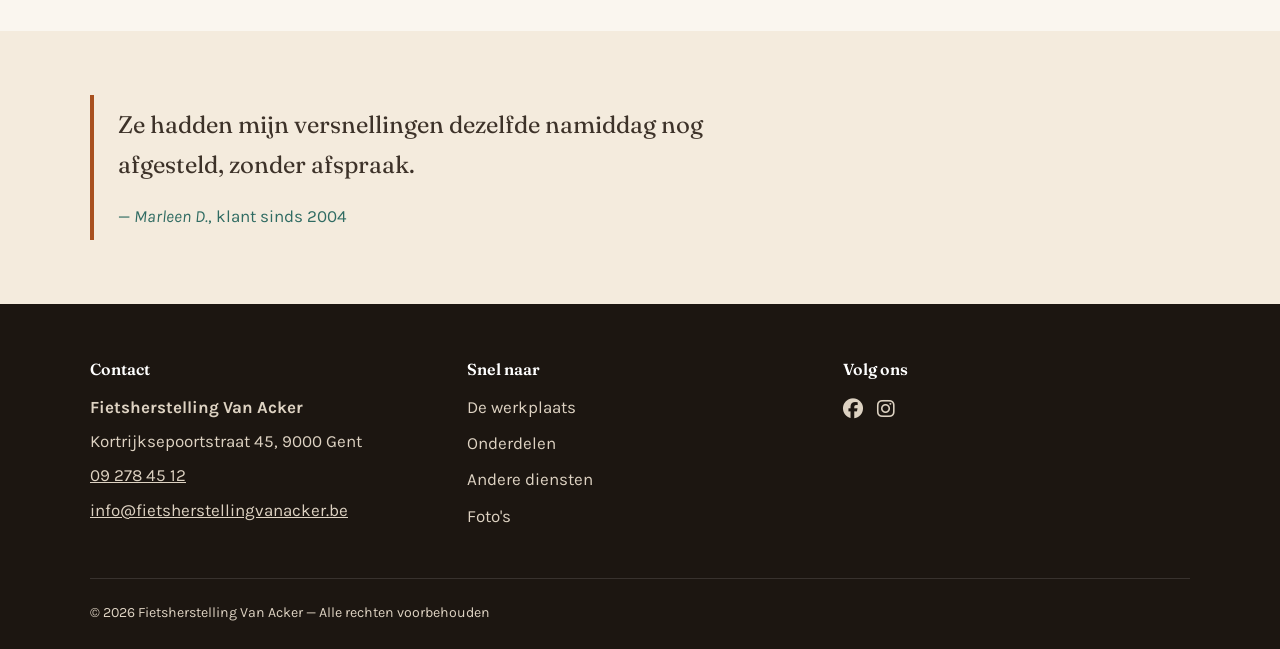
==== commit 51972eb3: "Betere uitlijning homepage en consistente zijmarge site-breed Het testimonial-blok stond gecentreerd" ====
--- a/index.html
+++ b/index.html
@@ -42,8 +42,8 @@
 
    <!-- main content -->
    <main>
-      <section class="section section--alt">
-         <div class="wrapper intro">
+      <section class="section--alt">
+         <div class="section wrapper intro">
             <div class="intro__image">
                <img src="img/gallery-1.jpg" alt="Werkbank met fietsgereedschap in onze werkplaats">
             </div>
@@ -90,8 +90,8 @@
          </ul>
       </section>
 
-      <section class="section section--alt">
-         <div class="wrapper">
+      <section class="section--alt">
+         <div class="section wrapper">
             <blockquote class="testimonial">
                <p>Ze hadden mijn versnellingen dezelfde namiddag nog afgesteld, zonder afspraak.</p>
                <footer>— <cite>Marleen D.</cite>, klant sinds 2004</footer>
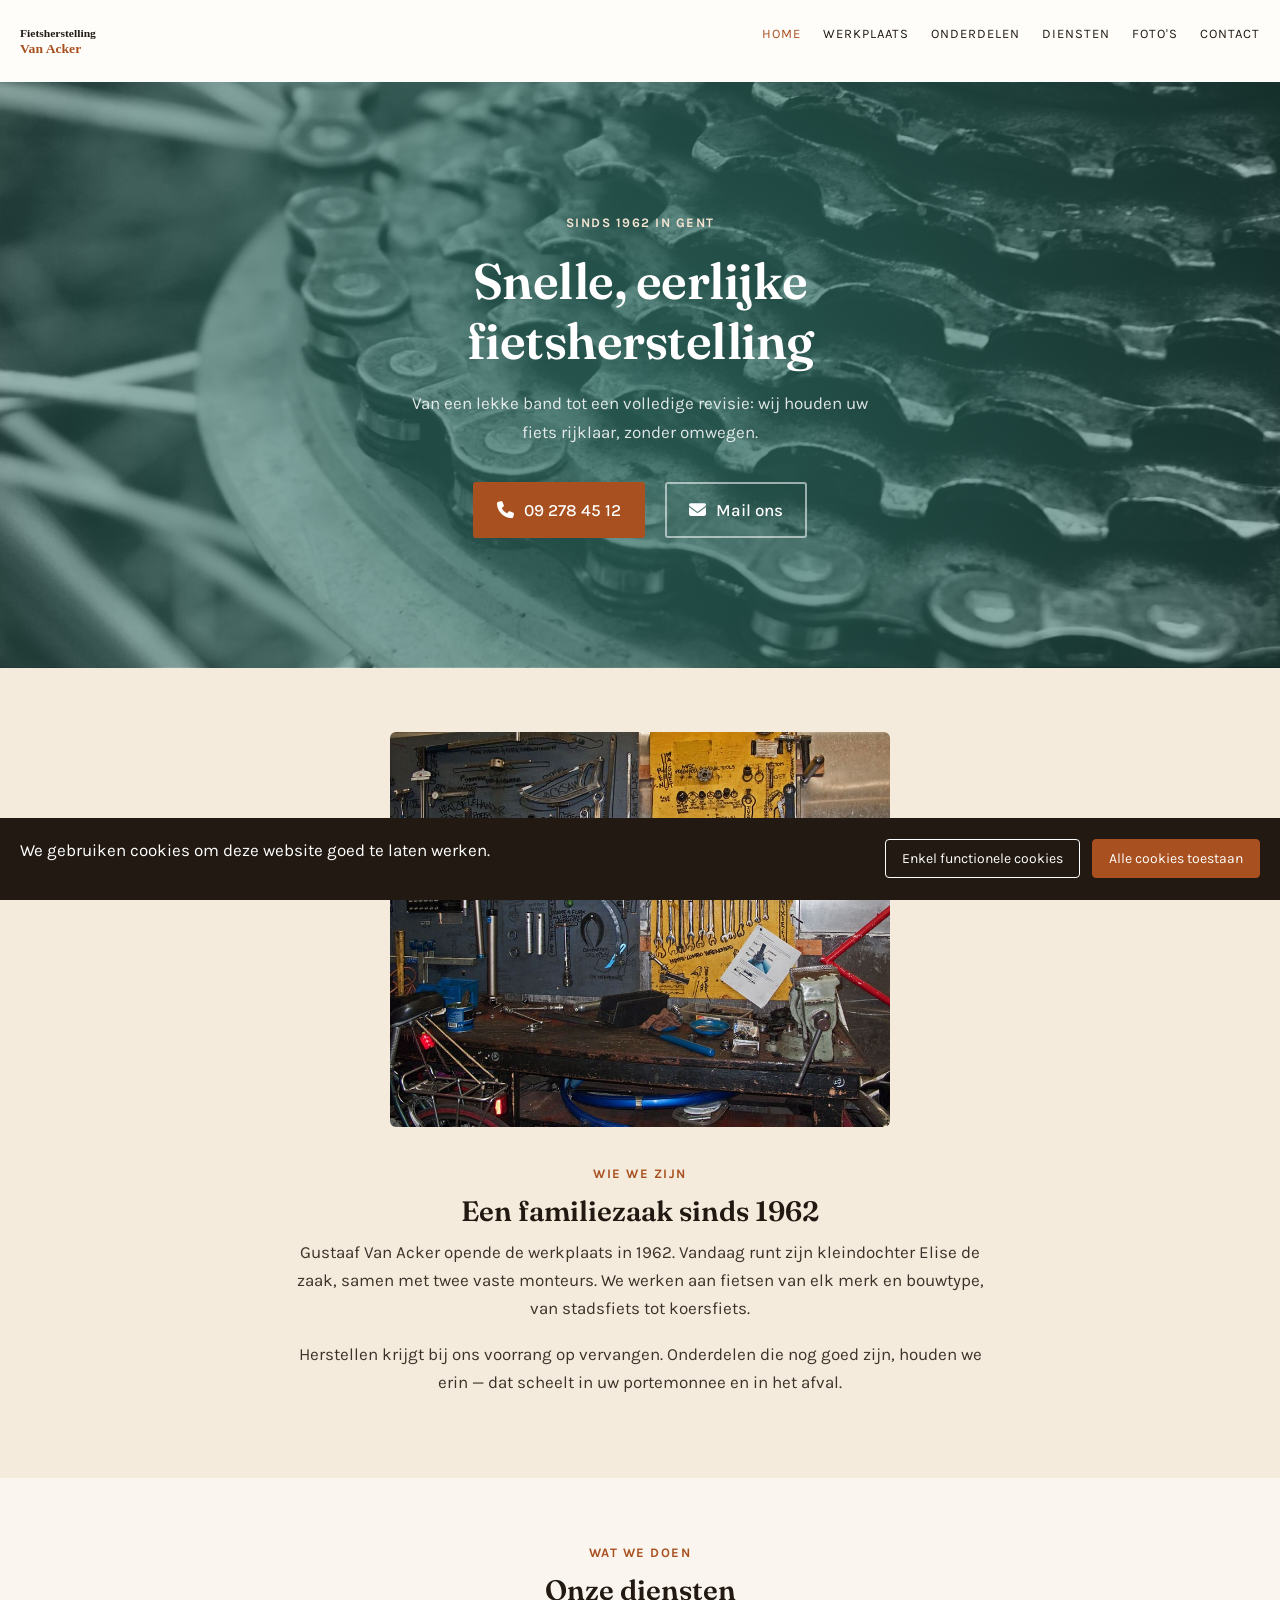
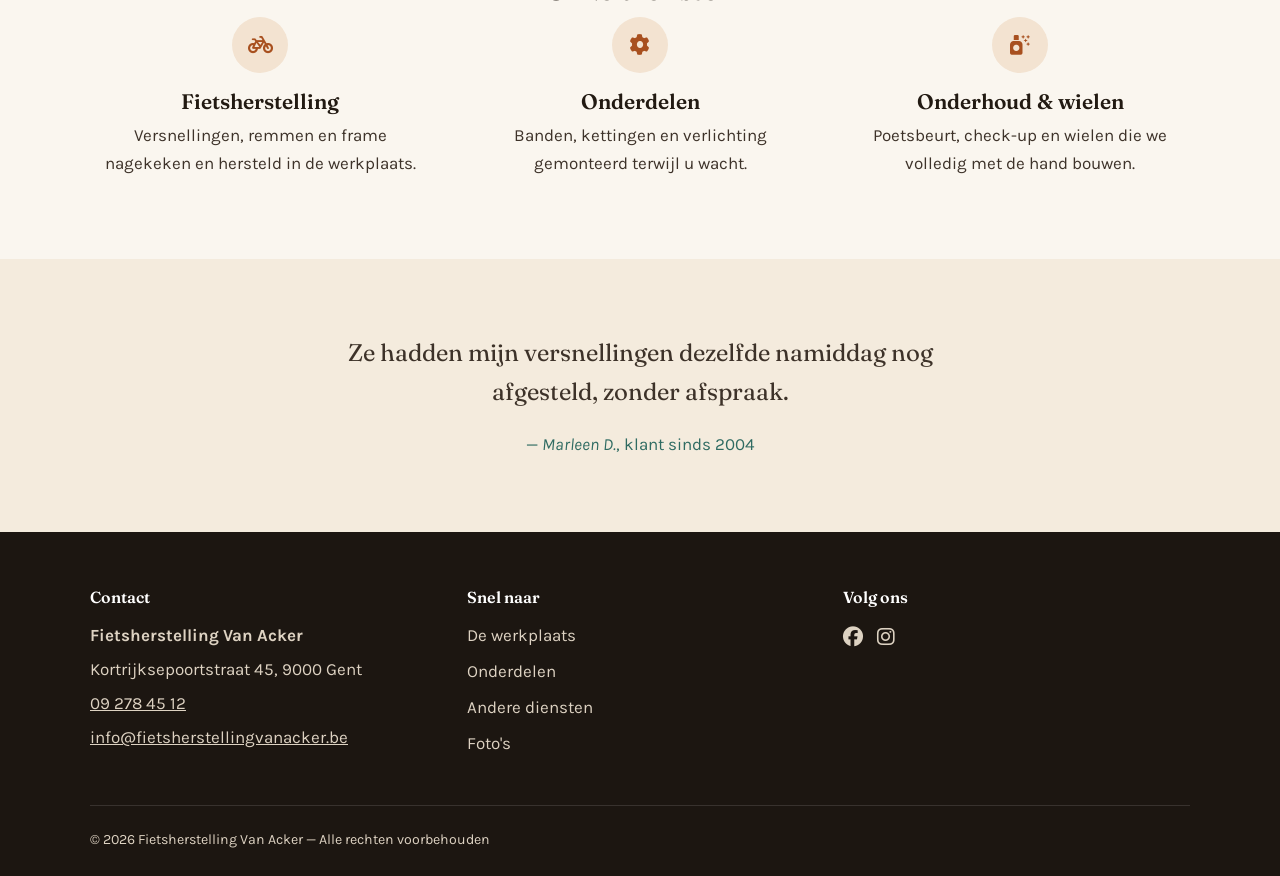
==== commit 82aa8f97: "Homepage centraal uitgelijnd, werkplaats-kolommen in balans Homepage: hero, foto-sectie, dienstenlij" ====
--- a/index.html
+++ b/index.html
@@ -47,7 +47,7 @@
             <div class="intro__image">
                <img src="img/gallery-1.jpg" alt="Werkbank met fietsgereedschap in onze werkplaats">
             </div>
-            <div>
+            <div class="intro__text">
                <span class="section__eyebrow">Wie we zijn</span>
                <h2 class="section__title">Een familiezaak sinds 1962</h2>
                <p>Gustaaf Van Acker opende de werkplaats in 1962. Vandaag runt zijn kleindochter Elise de zaak, samen met twee vaste monteurs. We werken aan fietsen van elk merk en bouwtype, van stadsfiets tot koersfiets.</p>
@@ -56,7 +56,7 @@
          </div>
       </section>
 
-      <section class="section wrapper">
+      <section class="section wrapper services-section">
          <span class="section__eyebrow">Wat we doen</span>
          <h2 class="section__title">Onze diensten</h2>
          <ul class="services">
